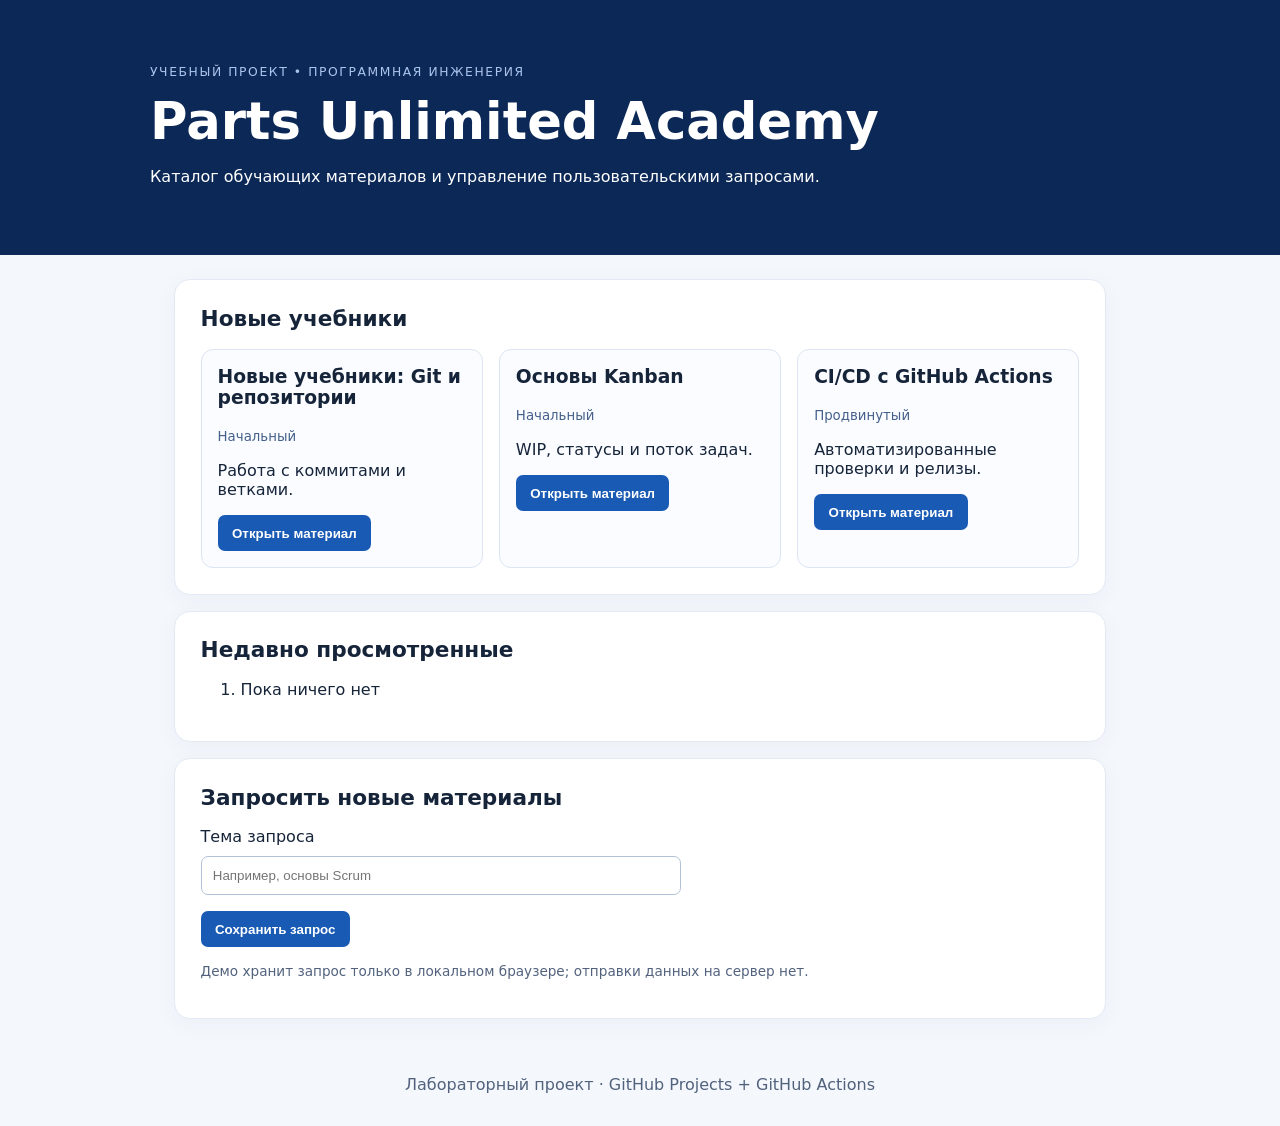
==== site/index.html @ 54d6378b "Добавить стартовый учебный проект" ====
<!doctype html>
<html lang="ru">
<head>
  <meta charset="utf-8">
  <meta name="viewport" content="width=device-width,initial-scale=1">
  <title>Parts Unlimited Academy</title>
  <link rel="stylesheet" href="assets/style.css">
  <script src="assets/app.js" defer></script>
</head>
<body>
  <header><p class="eyebrow">Учебный проект • Программная инженерия</p><h1>Parts Unlimited Academy</h1><p>Каталог обучающих материалов и управление пользовательскими запросами.</p></header>
  <main>
    <section aria-labelledby="tutorial-title"><h2 id="tutorial-title">Новые учебники</h2><div id="tutorials" class="cards" aria-live="polite">Загрузка…</div></section>
    <section aria-labelledby="recent-title"><h2 id="recent-title">Недавно просмотренные</h2><ol id="recent"><li>Пока ничего нет</li></ol></section>
    <section aria-labelledby="request-title"><h2 id="request-title">Запросить новые материалы</h2><form id="request-form"><label for="topic">Тема запроса</label><input id="topic" name="topic" maxlength="100" required placeholder="Например, основы Scrum"><button type="submit">Сохранить запрос</button></form><p id="request-message" role="status"></p><p class="hint">Демо хранит запрос только в локальном браузере; отправки данных на сервер нет.</p></section>
  </main>
  <footer>Лабораторный проект · GitHub Projects + GitHub Actions</footer>
</body>
</html>
---- site/assets/style.css ----
:root{font-family:system-ui,-apple-system,BlinkMacSystemFont,"Segoe UI",sans-serif;color:#16243a;background:#f4f7fc}*{box-sizing:border-box}body{margin:0}header{padding:3.3rem max(1.5rem,calc((100% - 980px)/2));background:#0c2857;color:white}header h1{font-size:clamp(2rem,4vw,3.3rem);margin:0}.eyebrow{text-transform:uppercase;letter-spacing:.13em;font-size:.77rem;color:#abc4ec}header p{max-width:700px}main{max-width:980px;margin:auto;padding:1.5rem;display:grid;gap:1rem}section{background:white;border:1px solid #e3eaf5;border-radius:16px;padding:1.6rem;box-shadow:0 5px 25px #1429500a}h2{font-size:1.35rem;margin-top:0}.cards{display:grid;grid-template-columns:repeat(auto-fit,minmax(220px,1fr));gap:1rem}.card{border:1px solid #dce5f2;border-radius:12px;padding:1rem;background:#fafcff}.card h3{margin-top:0}.card button,form button{cursor:pointer;border:0;border-radius:7px;background:#185ab4;color:#fff;padding:.65rem .9rem;font-weight:600}.card small{color:#45608a}input{display:block;max-width:480px;width:100%;border:1px solid #b4c2d7;border-radius:7px;padding:.7rem;margin:.6rem 0 1rem}footer{text-align:center;padding:2rem;color:#52627d}.hint{font-size:.85rem;color:#52627d}#request-message{color:#18663b}
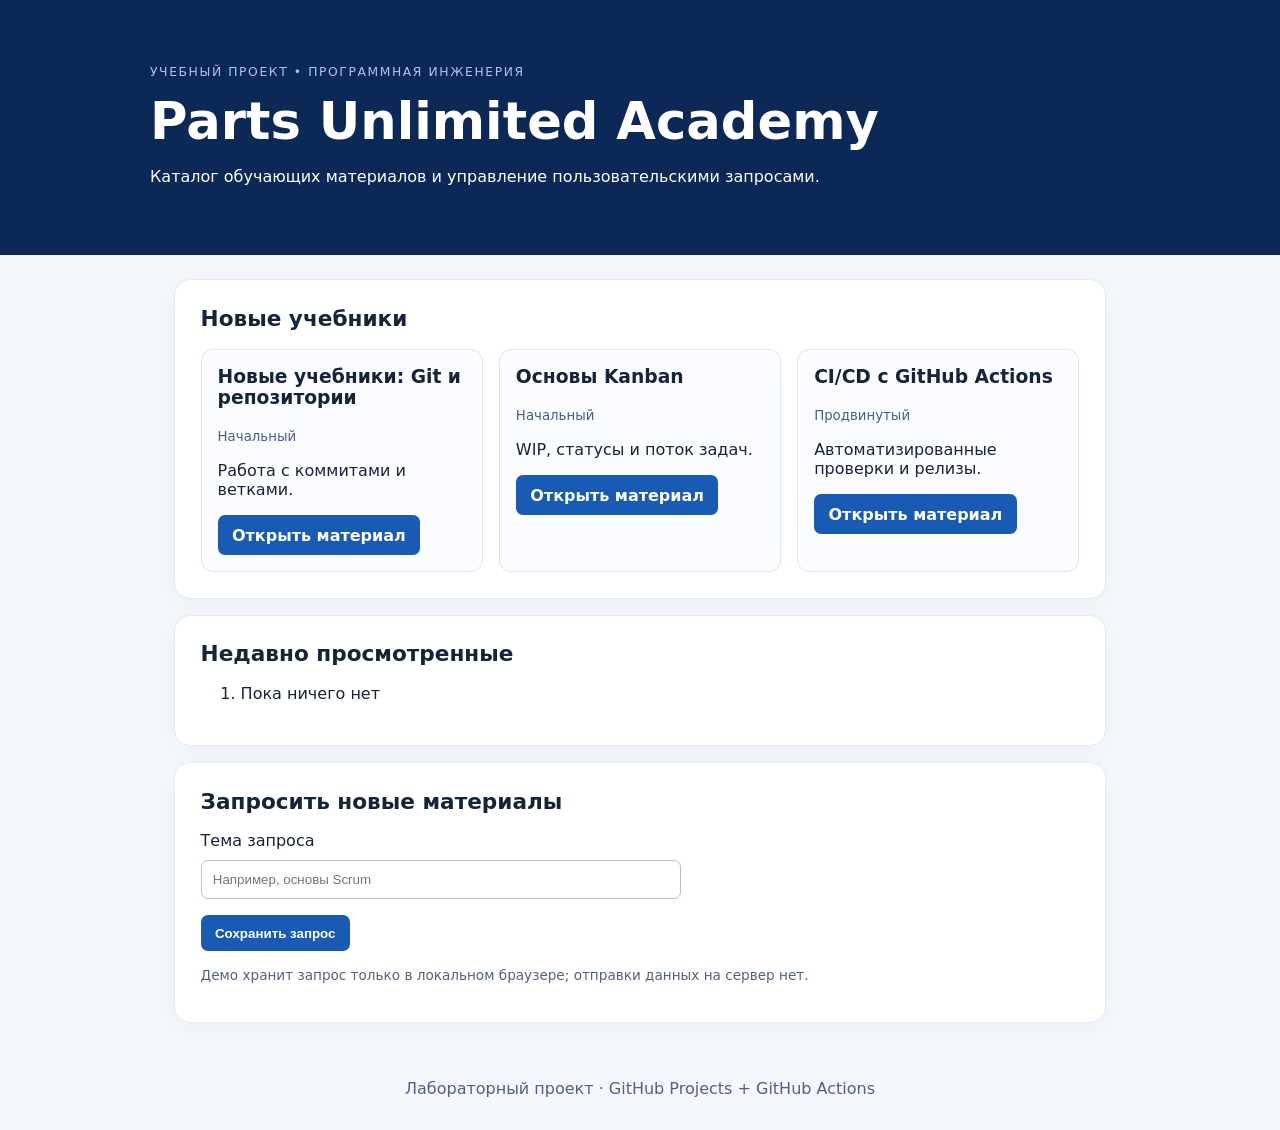
==== commit 0de7be81: "Открывать выбранный учебник и показывать иконку академии [skip ci]" ====
--- a/site/index.html
+++ b/site/index.html
@@ -4,6 +4,7 @@
   <meta charset="utf-8">
   <meta name="viewport" content="width=device-width,initial-scale=1">
   <title>Parts Unlimited Academy</title>
+  <link rel="icon" type="image/png" sizes="64x64" href="assets/academy-book-v1.png">
   <link rel="stylesheet" href="assets/style.css">
   <script src="assets/app.js" defer></script>
 </head>
--- a/site/assets/style.css
+++ b/site/assets/style.css
@@ -1 +1,8 @@
-:root{font-family:system-ui,-apple-system,BlinkMacSystemFont,"Segoe UI",sans-serif;color:#16243a;background:#f4f7fc}*{box-sizing:border-box}body{margin:0}header{padding:3.3rem max(1.5rem,calc((100% - 980px)/2));background:#0c2857;color:white}header h1{font-size:clamp(2rem,4vw,3.3rem);margin:0}.eyebrow{text-transform:uppercase;letter-spacing:.13em;font-size:.77rem;color:#abc4ec}header p{max-width:700px}main{max-width:980px;margin:auto;padding:1.5rem;display:grid;gap:1rem}section{background:white;border:1px solid #e3eaf5;border-radius:16px;padding:1.6rem;box-shadow:0 5px 25px #1429500a}h2{font-size:1.35rem;margin-top:0}.cards{display:grid;grid-template-columns:repeat(auto-fit,minmax(220px,1fr));gap:1rem}.card{border:1px solid #dce5f2;border-radius:12px;padding:1rem;background:#fafcff}.card h3{margin-top:0}.card button,form button{cursor:pointer;border:0;border-radius:7px;background:#185ab4;color:#fff;padding:.65rem .9rem;font-weight:600}.card small{color:#45608a}input{display:block;max-width:480px;width:100%;border:1px solid #b4c2d7;border-radius:7px;padding:.7rem;margin:.6rem 0 1rem}footer{text-align:center;padding:2rem;color:#52627d}.hint{font-size:.85rem;color:#52627d}#request-message{color:#18663b}
+:root{font-family:system-ui,-apple-system,BlinkMacSystemFont,"Segoe UI",sans-serif;color:#16243a;background:#f4f7fc}*{box-sizing:border-box}body{margin:0}header{padding:3.3rem max(1.5rem,calc((100% - 980px)/2));background:#0c2857;color:white}header h1{font-size:clamp(2rem,4vw,3.3rem);margin:0}.eyebrow{text-transform:uppercase;letter-spacing:.13em;font-size:.77rem;color:#abc4ec}header p{max-width:700px}main{max-width:980px;margin:auto;padding:1.5rem;display:grid;gap:1rem}section{background:white;border:1px solid #e3eaf5;border-radius:16px;padding:1.6rem;box-shadow:0 5px 25px #1429500a}h2{font-size:1.35rem;margin-top:0}.cards{display:grid;grid-template-columns:repeat(auto-fit,minmax(220px,1fr));gap:1rem}.card{border:1px solid #dce5f2;border-radius:12px;padding:1rem;background:#fafcff}.card h3{margin-top:0}.card .open-material,form button{cursor:pointer;border:0;border-radius:7px;background:#185ab4;color:#fff;padding:.65rem .9rem;font-weight:600}.card small{color:#45608a}input{display:block;max-width:480px;width:100%;border:1px solid #b4c2d7;border-radius:7px;padding:.7rem;margin:.6rem 0 1rem}footer{text-align:center;padding:2rem;color:#52627d}.hint{font-size:.85rem;color:#52627d}#request-message{color:#18663b}
+
+.open-material { display: inline-block; font: inherit; text-decoration: none; }
+.material-back { color: #185ab4; font-weight: 600; }
+.material-meta { display: grid; grid-template-columns: max-content 1fr; gap: .4rem 1rem; }
+.material-meta dt { font-weight: 600; }
+.material-meta dd { margin: 0; }
+.material-content { white-space: pre-wrap; line-height: 1.6; }
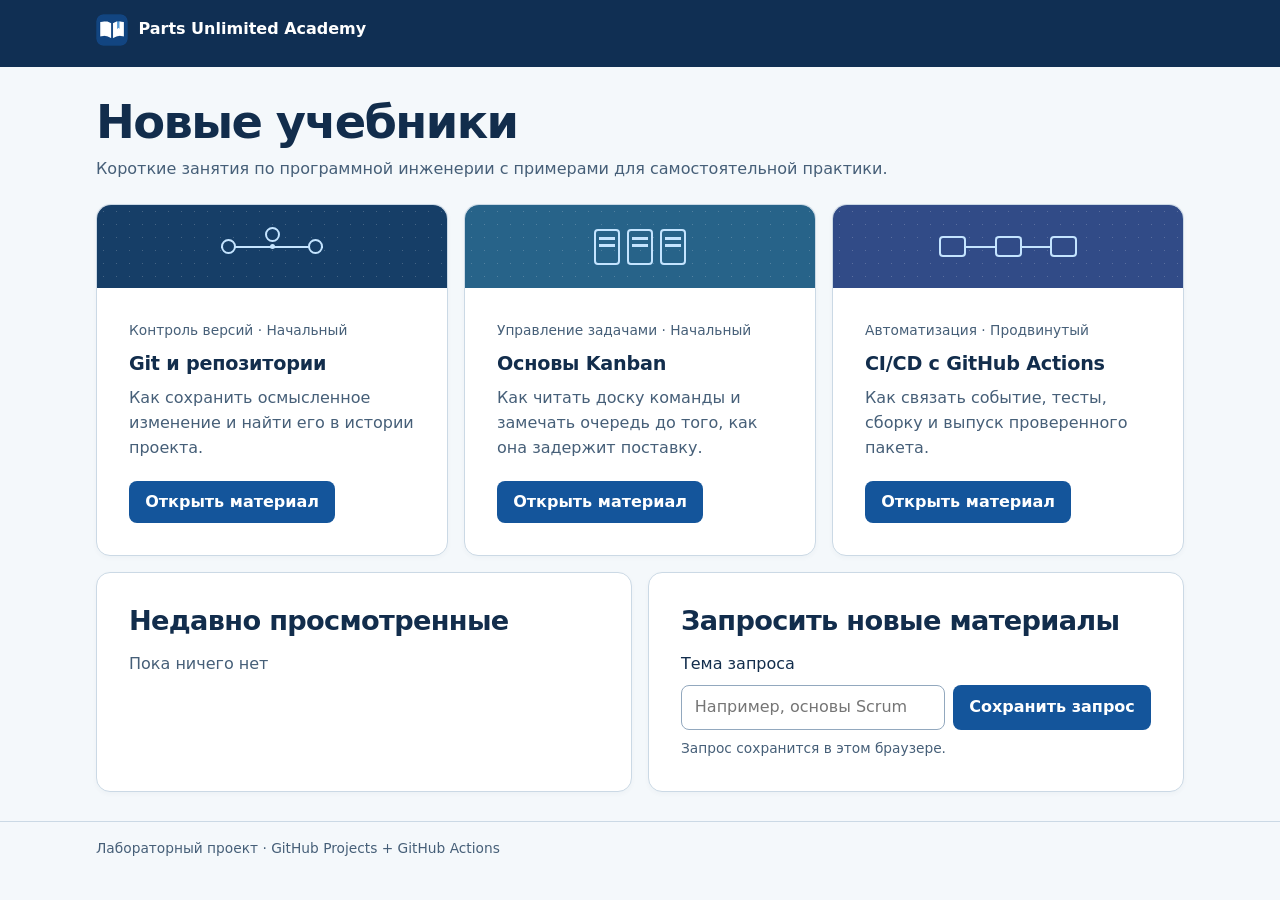
==== commit 46630514: "Обновить каталог и добавить три практических занятия [skip ci]" ====
--- a/site/index.html
+++ b/site/index.html
@@ -9,12 +9,12 @@
   <script src="assets/app.js" defer></script>
 </head>
 <body>
-  <header><p class="eyebrow">Учебный проект • Программная инженерия</p><h1>Parts Unlimited Academy</h1><p>Каталог обучающих материалов и управление пользовательскими запросами.</p></header>
-  <main>
-    <section aria-labelledby="tutorial-title"><h2 id="tutorial-title">Новые учебники</h2><div id="tutorials" class="cards" aria-live="polite">Загрузка…</div></section>
-    <section aria-labelledby="recent-title"><h2 id="recent-title">Недавно просмотренные</h2><ol id="recent"><li>Пока ничего нет</li></ol></section>
-    <section aria-labelledby="request-title"><h2 id="request-title">Запросить новые материалы</h2><form id="request-form"><label for="topic">Тема запроса</label><input id="topic" name="topic" maxlength="100" required placeholder="Например, основы Scrum"><button type="submit">Сохранить запрос</button></form><p id="request-message" role="status"></p><p class="hint">Демо хранит запрос только в локальном браузере; отправки данных на сервер нет.</p></section>
+  <header class="masthead"><div class="wrap"><a class="brand" href="index.html"><img src="assets/academy-book-v1.png" width="32" height="32" alt="">Parts Unlimited Academy</a></div></header>
+  <main class="wrap">
+    <section aria-labelledby="tutorial-title"><div class="section-intro"><h1 id="tutorial-title">Новые учебники</h1><p>Короткие занятия по программной инженерии с примерами для самостоятельной практики.</p></div><div id="tutorials" class="cards" aria-live="polite">Загрузка…</div></section>
+    <div class="tools"><section class="panel" aria-labelledby="recent-title"><h2 id="recent-title">Недавно просмотренные</h2><ol id="recent"><li>Пока ничего нет</li></ol></section>
+    <section class="panel" aria-labelledby="request-title"><h2 id="request-title">Запросить новые материалы</h2><form id="request-form"><label for="topic">Тема запроса</label><input id="topic" name="topic" maxlength="100" required placeholder="Например, основы Scrum"><button type="submit">Сохранить запрос</button></form><p id="request-message" role="status"></p><p class="hint">Запрос сохранится в этом браузере.</p></section></div>
   </main>
-  <footer>Лабораторный проект · GitHub Projects + GitHub Actions</footer>
+  <footer><div class="wrap">Лабораторный проект · GitHub Projects + GitHub Actions</div></footer>
 </body>
 </html>
--- a/site/assets/style.css
+++ b/site/assets/style.css
@@ -1,8 +1,96 @@
-:root{font-family:system-ui,-apple-system,BlinkMacSystemFont,"Segoe UI",sans-serif;color:#16243a;background:#f4f7fc}*{box-sizing:border-box}body{margin:0}header{padding:3.3rem max(1.5rem,calc((100% - 980px)/2));background:#0c2857;color:white}header h1{font-size:clamp(2rem,4vw,3.3rem);margin:0}.eyebrow{text-transform:uppercase;letter-spacing:.13em;font-size:.77rem;color:#abc4ec}header p{max-width:700px}main{max-width:980px;margin:auto;padding:1.5rem;display:grid;gap:1rem}section{background:white;border:1px solid #e3eaf5;border-radius:16px;padding:1.6rem;box-shadow:0 5px 25px #1429500a}h2{font-size:1.35rem;margin-top:0}.cards{display:grid;grid-template-columns:repeat(auto-fit,minmax(220px,1fr));gap:1rem}.card{border:1px solid #dce5f2;border-radius:12px;padding:1rem;background:#fafcff}.card h3{margin-top:0}.card .open-material,form button{cursor:pointer;border:0;border-radius:7px;background:#185ab4;color:#fff;padding:.65rem .9rem;font-weight:600}.card small{color:#45608a}input{display:block;max-width:480px;width:100%;border:1px solid #b4c2d7;border-radius:7px;padding:.7rem;margin:.6rem 0 1rem}footer{text-align:center;padding:2rem;color:#52627d}.hint{font-size:.85rem;color:#52627d}#request-message{color:#18663b}
-
-.open-material { display: inline-block; font: inherit; text-decoration: none; }
-.material-back { color: #185ab4; font-weight: 600; }
-.material-meta { display: grid; grid-template-columns: max-content 1fr; gap: .4rem 1rem; }
-.material-meta dt { font-weight: 600; }
-.material-meta dd { margin: 0; }
-.material-content { white-space: pre-wrap; line-height: 1.6; }
+:root {
+  font-family: system-ui, -apple-system, BlinkMacSystemFont, "Segoe UI", sans-serif;
+  --ink: #122d4c;
+  --accent: #14559b;
+  --muted: #465f78;
+  --rule: #cbd9e5;
+  --paper: #fff;
+  --radius: 14px;
+  --pad: clamp(1.1rem, 2.7vw, 2rem);
+  color: var(--ink);
+  background: #f4f8fb;
+  font-size: 16px;
+  line-height: 1.55;
+}
+* { box-sizing: border-box; }
+body { margin: 0; }
+.wrap { width: min(100% - 2.5rem, 68rem); margin-inline: auto; }
+.masthead { color: white; background: #102f53; }
+.masthead .wrap { padding-block: .85rem; }
+.brand { display: inline-flex; gap: .65rem; align-items: center; color: inherit; font-weight: 700; text-decoration: none; }
+.brand img { border-radius: 7px; }
+main.wrap { padding-block: 1.8rem; }
+h1, h2, h3, p, dl { margin: 0; }
+h1, h2, h3 { text-wrap: pretty; overflow-wrap: anywhere; }
+h1 { font-size: clamp(1.95rem, 4vw, 2.9rem); line-height: 1.13; letter-spacing: -.035em; }
+h2 { font-size: clamp(1.32rem, 2.4vw, 1.7rem); line-height: 1.2; letter-spacing: -.025em; }
+h3 { font-size: 1.2rem; line-height: 1.32; letter-spacing: -.012em; }
+a { color: var(--accent); text-underline-offset: .2em; }
+a:hover { text-decoration: underline; }
+:focus-visible { outline: 3px solid #4086d0; outline-offset: 3px; }
+.section-intro p, #material > p { margin-top: .55rem; color: var(--muted); }
+.cards { margin-top: 1.4rem; display: grid; grid-template-columns: repeat(3, minmax(0, 1fr)); gap: 1rem; }
+.card, .panel {
+  min-width: 0; border: 1px solid var(--rule); border-radius: var(--radius);
+  background: var(--paper); box-shadow: 0 2px 5px #16395809;
+}
+.card { display: flex; flex-direction: column; }
+.cover {
+  position: relative; height: 5.2rem; border-radius: var(--radius) var(--radius) 0 0;
+  display: grid; place-items: center; color: #c4e4ff; background-color: #163e67;
+  background-image: radial-gradient(#ffffff33 .8px, transparent 1px); background-size: 13px 13px;
+}
+.diagram { display: flex; gap: 1.8rem; position: relative; align-items: center; }
+.diagram::before { content: ""; position: absolute; height: 2px; inset-inline: 0; background: currentColor; }
+.diagram i { width: 15px; height: 15px; border: 2px solid currentColor; border-radius: 50%; background: #163e67; z-index: 1; }
+.cover[data-topic="new-1"] .diagram i:nth-child(2) { transform: translateY(-12px); box-shadow: 0 12px 0 -5px currentColor; }
+.cover[data-topic="new-2"] { background-color: #276389; }
+.cover[data-topic="new-2"] .diagram { gap: 7px; }
+.cover[data-topic="new-2"] .diagram::before { display: none; }
+.cover[data-topic="new-2"] i { width: 26px; height: 36px; border-radius: 4px; background: linear-gradient(to bottom, transparent 6px,currentColor 6px 9px,transparent 9px 13px,currentColor 13px 16px,transparent 16px); background-origin: content-box; padding: 0 3px; background-repeat: no-repeat; }
+.cover[data-topic="new-3"] { background-color: #314b87; }
+.cover[data-topic="new-3"] i { width: 27px; height: 21px; border-radius: 4px; background: #314b87; }
+.card-body { flex: 1; display: flex; flex-direction: column; align-items: flex-start; gap: .6rem; padding: var(--pad); }
+.card-body small, .hint { font-size: .86rem; color: var(--muted); }
+.card-body p { color: var(--muted); margin-bottom: .65rem; overflow-wrap: anywhere; }
+.open-material, .material-back, form button {
+  display: inline-flex; align-items: center; justify-content: center; min-height: 42px;
+  padding: .5rem .95rem; border: 1px solid transparent; border-radius: 8px; cursor: pointer;
+  font: inherit; font-weight: 600; color: white; background: var(--accent); text-decoration: none;
+}
+.open-material { margin-top: auto; }
+.open-material:hover, form button:hover { background: #103e74; text-decoration: none; }
+.material-back { color: var(--accent); background: #e7f0fa; margin-bottom: 1rem; }
+.material-back:hover { background: #d8e8f8; text-decoration: none; }
+.tools { display: grid; grid-template-columns: repeat(2,minmax(0,1fr)); gap: 1rem; margin-top: 1rem; }
+.panel { padding: var(--pad); }
+.panel h2 { margin-bottom: .9rem; }
+#recent { margin: 0; padding-left: 1.4rem; }
+#recent.empty { list-style: none; padding-left: 0; color: var(--muted); }
+form { display: flex; flex-wrap: wrap; gap: .5rem; }
+form label { flex-basis: 100%; }
+input { flex: 1 1 13rem; min-width: 0; padding: .55rem .8rem; font: inherit; border: 1px solid #92a8be; border-radius: 8px; }
+.hint, #request-message:not(:empty) { margin-top: .5rem; }
+#request-message { color: #176347; }
+.material-meta { display: flex; flex-wrap: wrap; gap: .5rem; margin-top: .9rem; }
+.material-meta div { display: inline-flex; flex-wrap: wrap; column-gap: .35rem; padding: .25rem .65rem; background: #e4edf7; border-radius: 6px; font-size: .89rem; }
+.material-meta dt { color: var(--muted); }
+.material-meta dd { margin: 0; font-weight: 600; }
+.lesson { margin-top: 1.35rem; }
+.lesson section { max-width: 78ch; }
+.lesson section + section { margin-top: 1.25rem; }
+.lesson p, .lesson ul, .lesson pre { margin: .45rem 0 0; }
+.lesson ul { padding-left: 1.35rem; }
+.lesson li + li { margin-top: .35rem; }
+.lesson pre { padding: 1rem; background: #102f53; color: #eff6ff; border-radius: 8px; white-space: pre-wrap; overflow-wrap: anywhere; line-height: 1.5; }
+.lesson code { font-family: ui-monospace, monospace; font-size: .92rem; }
+footer { border-top: 1px solid var(--rule); color: var(--muted); padding: 1rem 0; font-size: .86rem; }
+@media (max-width: 52rem) {
+  .cards { grid-template-columns: repeat(2,minmax(0,1fr)); }
+}
+@media (max-width: 38rem) {
+  .wrap { width: calc(100% - 2rem); }
+  main.wrap { padding-block: 1.2rem; }
+  .cards, .tools { grid-template-columns: 1fr; }
+  .cover { height: 4rem; }
+}
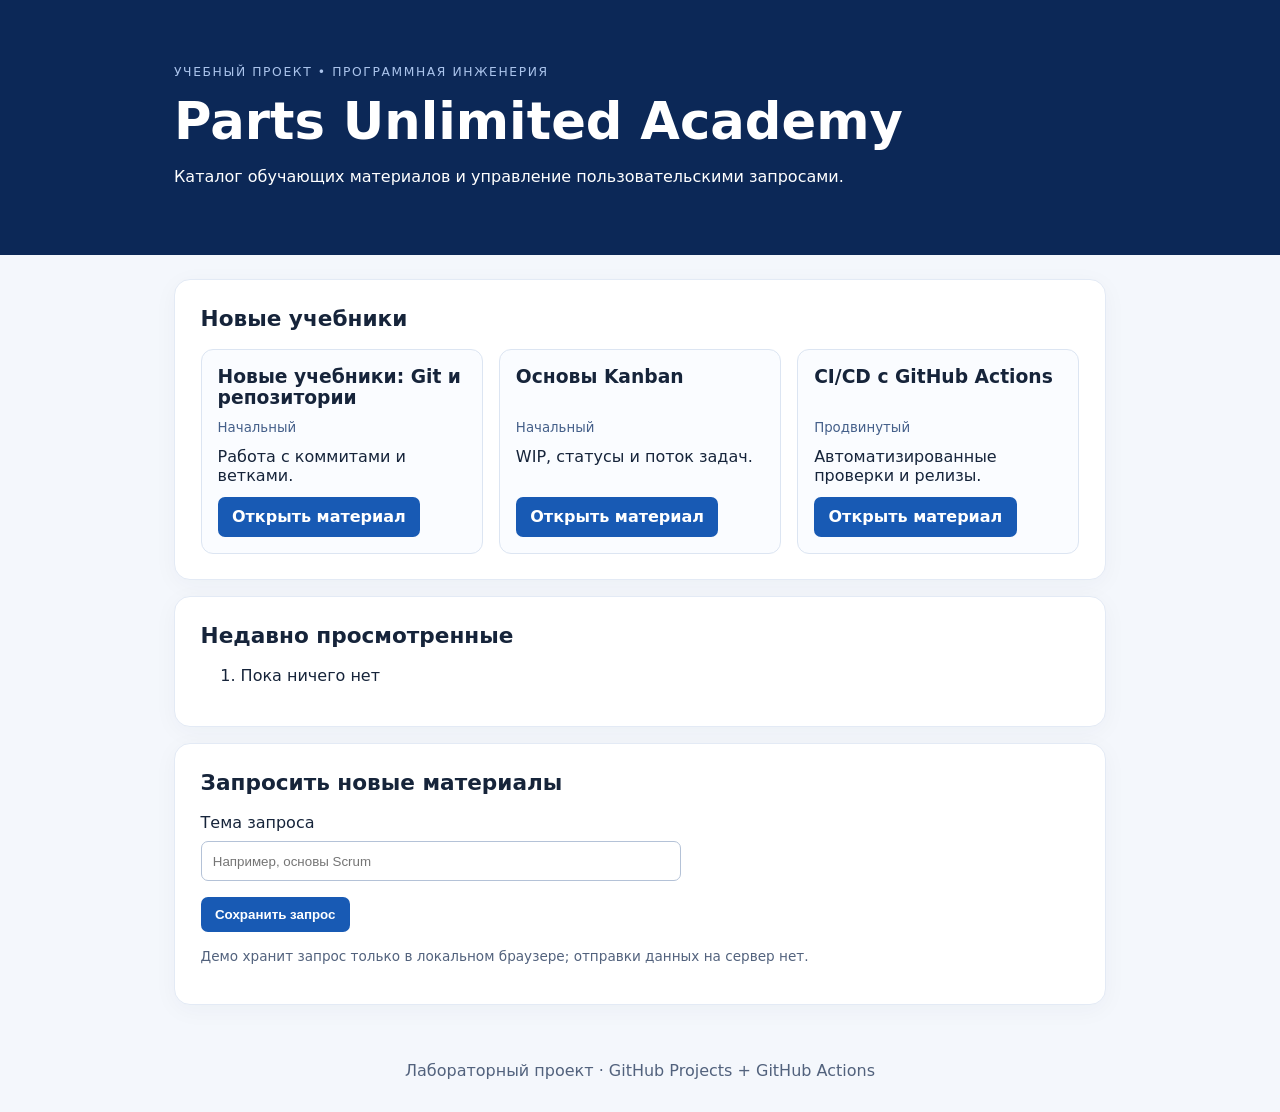
==== commit 69c723c7: "Восстановить оформление каталога и разделить краткие и подробные описания учебников [skip ci]" ====
--- a/site/index.html
+++ b/site/index.html
@@ -9,12 +9,12 @@
   <script src="assets/app.js" defer></script>
 </head>
 <body>
-  <header class="masthead"><div class="wrap"><a class="brand" href="index.html"><img src="assets/academy-book-v1.png" width="32" height="32" alt="">Parts Unlimited Academy</a></div></header>
-  <main class="wrap">
-    <section aria-labelledby="tutorial-title"><div class="section-intro"><h1 id="tutorial-title">Новые учебники</h1><p>Короткие занятия по программной инженерии с примерами для самостоятельной практики.</p></div><div id="tutorials" class="cards" aria-live="polite">Загрузка…</div></section>
-    <div class="tools"><section class="panel" aria-labelledby="recent-title"><h2 id="recent-title">Недавно просмотренные</h2><ol id="recent"><li>Пока ничего нет</li></ol></section>
-    <section class="panel" aria-labelledby="request-title"><h2 id="request-title">Запросить новые материалы</h2><form id="request-form"><label for="topic">Тема запроса</label><input id="topic" name="topic" maxlength="100" required placeholder="Например, основы Scrum"><button type="submit">Сохранить запрос</button></form><p id="request-message" role="status"></p><p class="hint">Запрос сохранится в этом браузере.</p></section></div>
+  <header><p class="eyebrow">Учебный проект • Программная инженерия</p><h1>Parts Unlimited Academy</h1><p>Каталог обучающих материалов и управление пользовательскими запросами.</p></header>
+  <main>
+    <section aria-labelledby="tutorial-title"><h2 id="tutorial-title">Новые учебники</h2><div id="tutorials" class="cards" aria-live="polite">Загрузка…</div></section>
+    <section aria-labelledby="recent-title"><h2 id="recent-title">Недавно просмотренные</h2><ol id="recent"><li>Пока ничего нет</li></ol></section>
+    <section aria-labelledby="request-title"><h2 id="request-title">Запросить новые материалы</h2><form id="request-form"><label for="topic">Тема запроса</label><input id="topic" name="topic" maxlength="100" required placeholder="Например, основы Scrum"><button type="submit">Сохранить запрос</button></form><p id="request-message" role="status"></p><p class="hint">Демо хранит запрос только в локальном браузере; отправки данных на сервер нет.</p></section>
   </main>
-  <footer><div class="wrap">Лабораторный проект · GitHub Projects + GitHub Actions</div></footer>
+  <footer>Лабораторный проект · GitHub Projects + GitHub Actions</footer>
 </body>
 </html>
--- a/site/assets/style.css
+++ b/site/assets/style.css
@@ -1,96 +1,32 @@
-:root {
-  font-family: system-ui, -apple-system, BlinkMacSystemFont, "Segoe UI", sans-serif;
-  --ink: #122d4c;
-  --accent: #14559b;
-  --muted: #465f78;
-  --rule: #cbd9e5;
-  --paper: #fff;
-  --radius: 14px;
-  --pad: clamp(1.1rem, 2.7vw, 2rem);
-  color: var(--ink);
-  background: #f4f8fb;
-  font-size: 16px;
-  line-height: 1.55;
+:root{font-family:system-ui,-apple-system,BlinkMacSystemFont,"Segoe UI",sans-serif;color:#16243a;background:#f4f7fc}*{box-sizing:border-box}body{margin:0}header{padding:3.3rem max(1.5rem,calc((100% - 980px)/2 + 1.5rem));background:#0c2857;color:white}header h1{font-size:clamp(2rem,4vw,3.3rem);margin:0}.eyebrow{text-transform:uppercase;letter-spacing:.13em;font-size:.77rem;color:#abc4ec}header p{max-width:700px}main{max-width:980px;margin:auto;padding:1.5rem;display:grid;gap:1rem}main > section{background:white;border:1px solid #e3eaf5;border-radius:16px;padding:1.6rem;box-shadow:0 5px 25px #1429500a}h2{font-size:1.35rem;margin-top:0}.cards{display:grid;grid-template-columns:repeat(auto-fit,minmax(min(100%,220px),1fr));gap:1rem}.card{border:1px solid #dce5f2;border-radius:12px;padding:1rem;background:#fafcff}.card h3{margin-top:0}.card .open-material,form button{cursor:pointer;border:0;border-radius:7px;background:#185ab4;color:#fff;padding:.65rem .9rem;font-weight:600}.card small{color:#45608a}input{display:block;max-width:480px;width:100%;border:1px solid #b4c2d7;border-radius:7px;padding:.7rem;margin:.6rem 0 1rem}footer{text-align:center;padding:2rem;color:#52627d}.hint{font-size:.85rem;color:#52627d}#request-message{color:#18663b}
+
+.open-material { display: inline-block; font: inherit; text-decoration: none; }
+.material-back { color: #185ab4; font-weight: 600; }
+.material-meta { display: grid; grid-template-columns: max-content 1fr; gap: .4rem 1rem; }
+.material-meta dt { font-weight: 600; }
+.material-meta dd { margin: 0; }
+main, main > section, .card { min-width: 0; }
+header h1, .card, .lesson { overflow-wrap: anywhere; }
+.card {
+  display: grid;
+  grid-row: span 4;
+  grid-template-rows: subgrid;
+  row-gap: .75rem;
 }
-* { box-sizing: border-box; }
-body { margin: 0; }
-.wrap { width: min(100% - 2.5rem, 68rem); margin-inline: auto; }
-.masthead { color: white; background: #102f53; }
-.masthead .wrap { padding-block: .85rem; }
-.brand { display: inline-flex; gap: .65rem; align-items: center; color: inherit; font-weight: 700; text-decoration: none; }
-.brand img { border-radius: 7px; }
-main.wrap { padding-block: 1.8rem; }
-h1, h2, h3, p, dl { margin: 0; }
-h1, h2, h3 { text-wrap: pretty; overflow-wrap: anywhere; }
-h1 { font-size: clamp(1.95rem, 4vw, 2.9rem); line-height: 1.13; letter-spacing: -.035em; }
-h2 { font-size: clamp(1.32rem, 2.4vw, 1.7rem); line-height: 1.2; letter-spacing: -.025em; }
-h3 { font-size: 1.2rem; line-height: 1.32; letter-spacing: -.012em; }
-a { color: var(--accent); text-underline-offset: .2em; }
-a:hover { text-decoration: underline; }
-:focus-visible { outline: 3px solid #4086d0; outline-offset: 3px; }
-.section-intro p, #material > p { margin-top: .55rem; color: var(--muted); }
-.cards { margin-top: 1.4rem; display: grid; grid-template-columns: repeat(3, minmax(0, 1fr)); gap: 1rem; }
-.card, .panel {
-  min-width: 0; border: 1px solid var(--rule); border-radius: var(--radius);
-  background: var(--paper); box-shadow: 0 2px 5px #16395809;
+.card h3, .card p { margin: 0; }
+.card .open-material { justify-self: start; align-self: end; }
+.lesson { line-height: 1.6; }
+.lesson h2 { margin-top: 1.5rem; }
+.lesson section + section { margin-top: 1.25rem; }
+.lesson h3, .lesson p, .lesson ul { margin: 0 0 .6rem; }
+.lesson pre {
+  background: #f4f7fc;
+  padding: .8rem 1rem;
+  border-radius: 7px;
+  white-space: pre-wrap;
 }
-.card { display: flex; flex-direction: column; }
-.cover {
-  position: relative; height: 5.2rem; border-radius: var(--radius) var(--radius) 0 0;
-  display: grid; place-items: center; color: #c4e4ff; background-color: #163e67;
-  background-image: radial-gradient(#ffffff33 .8px, transparent 1px); background-size: 13px 13px;
+@media (max-width: 540px) {
+  main { padding: 1rem; }
+  header { padding: 2rem 1rem; }
+  main > section { padding: 1rem; }
 }
-.diagram { display: flex; gap: 1.8rem; position: relative; align-items: center; }
-.diagram::before { content: ""; position: absolute; height: 2px; inset-inline: 0; background: currentColor; }
-.diagram i { width: 15px; height: 15px; border: 2px solid currentColor; border-radius: 50%; background: #163e67; z-index: 1; }
-.cover[data-topic="new-1"] .diagram i:nth-child(2) { transform: translateY(-12px); box-shadow: 0 12px 0 -5px currentColor; }
-.cover[data-topic="new-2"] { background-color: #276389; }
-.cover[data-topic="new-2"] .diagram { gap: 7px; }
-.cover[data-topic="new-2"] .diagram::before { display: none; }
-.cover[data-topic="new-2"] i { width: 26px; height: 36px; border-radius: 4px; background: linear-gradient(to bottom, transparent 6px,currentColor 6px 9px,transparent 9px 13px,currentColor 13px 16px,transparent 16px); background-origin: content-box; padding: 0 3px; background-repeat: no-repeat; }
-.cover[data-topic="new-3"] { background-color: #314b87; }
-.cover[data-topic="new-3"] i { width: 27px; height: 21px; border-radius: 4px; background: #314b87; }
-.card-body { flex: 1; display: flex; flex-direction: column; align-items: flex-start; gap: .6rem; padding: var(--pad); }
-.card-body small, .hint { font-size: .86rem; color: var(--muted); }
-.card-body p { color: var(--muted); margin-bottom: .65rem; overflow-wrap: anywhere; }
-.open-material, .material-back, form button {
-  display: inline-flex; align-items: center; justify-content: center; min-height: 42px;
-  padding: .5rem .95rem; border: 1px solid transparent; border-radius: 8px; cursor: pointer;
-  font: inherit; font-weight: 600; color: white; background: var(--accent); text-decoration: none;
-}
-.open-material { margin-top: auto; }
-.open-material:hover, form button:hover { background: #103e74; text-decoration: none; }
-.material-back { color: var(--accent); background: #e7f0fa; margin-bottom: 1rem; }
-.material-back:hover { background: #d8e8f8; text-decoration: none; }
-.tools { display: grid; grid-template-columns: repeat(2,minmax(0,1fr)); gap: 1rem; margin-top: 1rem; }
-.panel { padding: var(--pad); }
-.panel h2 { margin-bottom: .9rem; }
-#recent { margin: 0; padding-left: 1.4rem; }
-#recent.empty { list-style: none; padding-left: 0; color: var(--muted); }
-form { display: flex; flex-wrap: wrap; gap: .5rem; }
-form label { flex-basis: 100%; }
-input { flex: 1 1 13rem; min-width: 0; padding: .55rem .8rem; font: inherit; border: 1px solid #92a8be; border-radius: 8px; }
-.hint, #request-message:not(:empty) { margin-top: .5rem; }
-#request-message { color: #176347; }
-.material-meta { display: flex; flex-wrap: wrap; gap: .5rem; margin-top: .9rem; }
-.material-meta div { display: inline-flex; flex-wrap: wrap; column-gap: .35rem; padding: .25rem .65rem; background: #e4edf7; border-radius: 6px; font-size: .89rem; }
-.material-meta dt { color: var(--muted); }
-.material-meta dd { margin: 0; font-weight: 600; }
-.lesson { margin-top: 1.35rem; }
-.lesson section { max-width: 78ch; }
-.lesson section + section { margin-top: 1.25rem; }
-.lesson p, .lesson ul, .lesson pre { margin: .45rem 0 0; }
-.lesson ul { padding-left: 1.35rem; }
-.lesson li + li { margin-top: .35rem; }
-.lesson pre { padding: 1rem; background: #102f53; color: #eff6ff; border-radius: 8px; white-space: pre-wrap; overflow-wrap: anywhere; line-height: 1.5; }
-.lesson code { font-family: ui-monospace, monospace; font-size: .92rem; }
-footer { border-top: 1px solid var(--rule); color: var(--muted); padding: 1rem 0; font-size: .86rem; }
-@media (max-width: 52rem) {
-  .cards { grid-template-columns: repeat(2,minmax(0,1fr)); }
-}
-@media (max-width: 38rem) {
-  .wrap { width: calc(100% - 2rem); }
-  main.wrap { padding-block: 1.2rem; }
-  .cards, .tools { grid-template-columns: 1fr; }
-  .cover { height: 4rem; }
-}
